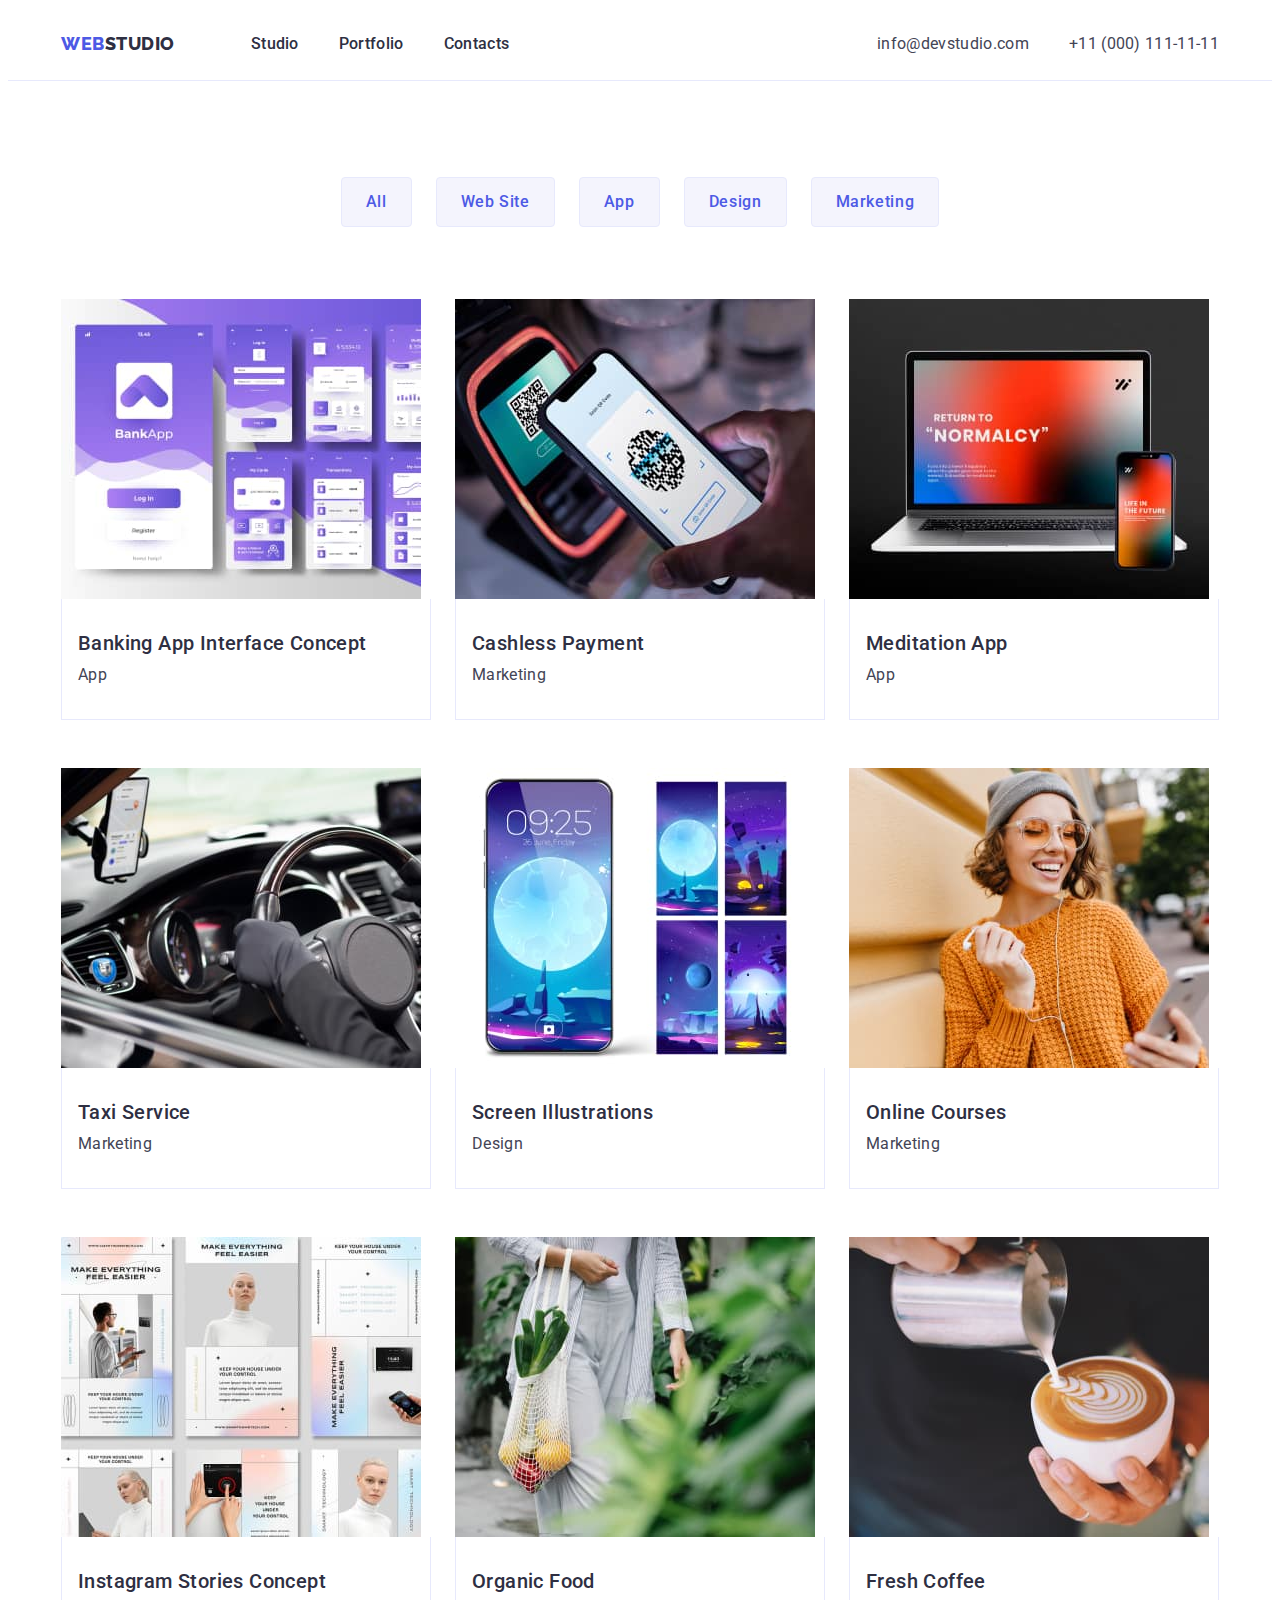
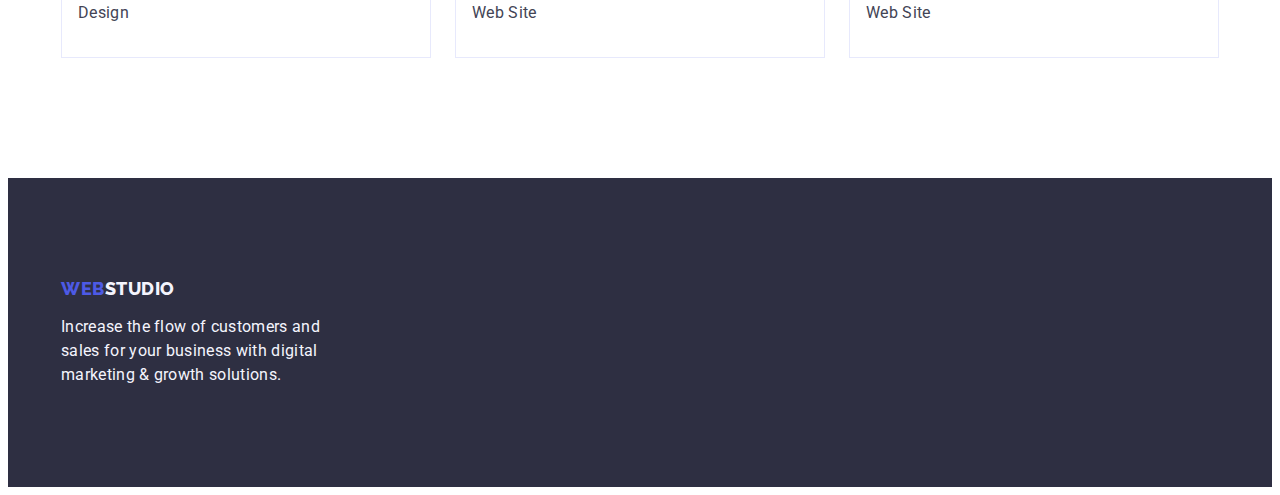
==== portfolio.html @ 59b55475 "Initial commit" ====
<!DOCTYPE html>
<html lang="en">
  <head>
    <meta charset="UTF-8" />
    <meta http-equiv="X-UA-Compatible" content="IE=edge" />
    <meta name="viewport" content="width=device-width, initial-scale=1.0" />
    <title>Portfolio</title>
    <link
      rel="stylesheet"
      href="https://cdnjs.cloudflare.com/ajax/libs/modern-normalize/1.1.0/modern-normalize.min.css"
      integrity="sha512-wpPYUAdjBVSE4KJnH1VR1HeZfpl1ub8YT/NKx4PuQ5NmX2tKuGu6U/JRp5y+Y8XG2tV+wKQpNHVUX03MfMFn9Q=="
      crossorigin="anonymous"
      referrerpolicy="no-referrer"
    />

    <!-- Font styles -->
    <link rel="preconnect" href="https://fonts.googleapis.com" />
    <link rel="preconnect" href="https://fonts.gstatic.com" crossorigin />
    <link
      href="https://fonts.googleapis.com/css2?family=Raleway:wght@800&family=Roboto:wght@400;500;700;900&display=swap"
      rel="stylesheet"
    />
    <!-- Custom styles -->
    <link rel="stylesheet" href="./css/styles.css" />
  </head>
  <body>
    <!-- Header section -->
    <header class="header-page">
      <div class="container site-nav">
        <nav class="header-nav">
          <a href="./index.html" class="header-nav-logo logo link"
            >Web<span class="logo-part">Studio</span></a
          >
          <ul class="header-nav-menu list">
            <li class="item">
              <a href="./index.html" class="link unit unit-address unit-menu">Studio</a>
            </li>
            <li class="item">
              <a href="./portfolio.html" class="link unit unit-address unit-menu">Portfolio</a>
            </li>
            <li class="item">
              <a href="" class="link unit unit-address unit-menu">Contacts</a>
            </li>
          </ul>
        </nav>
        <address class="unit-info">
          <ul class="list adr-list">
            <li class="item">
              <a href="mailto:info@devstudio.com" class="link unit unit-info-item"
                >info@devstudio.com</a
              >
            </li>
            <li class="item">
              <a href="tel:+110001111111" class="link unit unit-info-item">+11 (000) 111-11-11</a>
            </li>
          </ul>
        </address>
      </div>
    </header>

    <main>
      <!-- Main section -->
      <section class="portfolio">
        <div class="container">
          <h1 class="visually-hidden">Portfolio</h1>
          <ul class="list filter-list">
            <li><button type="button" class="filter-btn">All</button></li>
            <li><button type="button" class="filter-btn">Web Site</button></li>
            <li><button type="button" class="filter-btn">App</button></li>
            <li><button type="button" class="filter-btn">Design</button></li>
            <li><button type="button" class="filter-btn">Marketing</button></li>
          </ul>
          <ul class="list works-list">
            <li class="item">
              <a href="" class="link">
                <img src="./images/portfolio/img1.jpg" alt="Banking App" width="360" height="300" />
                <div class="works-info">
                  <h2 class="portfolio-photo-title">Banking App Interface Concept</h2>
                  <p class="portfolio-photo-type">App</p>
                </div>
              </a>
            </li>
            <li class="item">
              <a href="" class="link">
                <img
                  src="./images/portfolio/img2.jpg"
                  alt="Cashless payment"
                  width="360"
                  height="300"
                />
                <div class="works-info">
                  <h2 class="portfolio-photo-title">Cashless Payment</h2>
                  <p class="portfolio-photo-type">Marketing</p>
                </div>
              </a>
            </li>
            <li class="item">
              <a href="" class="link">
                <img
                  src="./images/portfolio/img3.jpg"
                  alt="Meditation App"
                  width="360"
                  height="300"
                />
                <div class="works-info">
                  <h2 class="portfolio-photo-title">Meditation App</h2>
                  <p class="portfolio-photo-type">App</p>
                </div>
              </a>
            </li>
            <li class="item">
              <a href="" class="link">
                <img
                  src="./images/portfolio/img4jpg.jpg"
                  alt="Taxi service"
                  width="360"
                  height="300"
                />
                <div class="works-info">
                  <h2 class="portfolio-photo-title">Taxi Service</h2>
                  <p class="portfolio-photo-type">Marketing</p>
                </div>
              </a>
            </li>
            <li class="item">
              <a href="" class="link">
                <img
                  src="./images/portfolio/img5.jpg"
                  alt="Screen Illustrations"
                  width="360"
                  height="300"
                />
                <div class="works-info">
                  <h2 class="portfolio-photo-title">Screen Illustrations</h2>
                  <p class="portfolio-photo-type">Design</p>
                </div>
              </a>
            </li>
            <li class="item">
              <a href="" class="link">
                <img
                  src="./images/portfolio/img6.jpg"
                  alt="Online Courses"
                  width="360"
                  height="300"
                />
                <div class="works-info">
                  <h2 class="portfolio-photo-title">Online Courses</h2>
                  <p class="portfolio-photo-type">Marketing</p>
                </div>
              </a>
            </li>
            <li class="item">
              <a href="" class="link">
                <img
                  src="./images/portfolio/img7.jpg"
                  alt="Instagram Stories Concept"
                  width="360"
                  height="300"
                />
                <div class="works-info">
                  <h2 class="portfolio-photo-title">Instagram Stories Concept</h2>
                  <p class="portfolio-photo-type">Design</p>
                </div>
              </a>
            </li>
            <li class="item">
              <a href="" class="link">
                <img
                  src="./images/portfolio/img8.jpg"
                  alt="Organic Food"
                  width="360"
                  height="300"
                />
                <div class="works-info">
                  <h2 class="portfolio-photo-title">Organic Food</h2>
                  <p class="portfolio-photo-type">Web Site</p>
                </div>
              </a>
            </li>
            <li class="item">
              <a href="" class="link">
                <img
                  src="./images/portfolio/img9.jpg"
                  alt="Fresh Coffee"
                  width="360"
                  height="300"
                />
                <div class="works-info">
                  <h2 class="portfolio-photo-title">Fresh Coffee</h2>
                  <p class="portfolio-photo-type">Web Site</p>
                </div>
              </a>
            </li>
          </ul>
        </div>
      </section>
    </main>
    <!-- Footer section -->
    <footer class="page-bottom">
      <div class="container">
        <a href="./index.html" class="logo-bottom link"
          >Web<span class="logo-part-bottom">Studio</span></a
        >
        <p class="footer-text">
          Increase the flow of customers and sales for your business with digital marketing & growth
          solutions.
        </p>
      </div>
    </footer>
  </body>
</html>
---- css/styles.css ----
:root {
  /* Fonts */
  --primary-font: 'Roboto', sans-serif;
  --secondary-font: 'Raleway', sans-serif;

  /* Color */
  --main-txt-cl: #434455;
  --subtitle-cl: #2e2f42;
  --logo-part-cl: #4d5ae5;
  --main-bg-cl: #fff;
  --supporting-bg-cl: #2e2f42;
  --secondary-bg-cl: #f4f4fd;
  --main-header-cl: #fff;
  --accent-txt-cl: #404bbf;
  --secondary-fon-color: #e7e9fc;
}

h1,
h2,
h3,
h4,
h5,
h6,
p {
  margin: 0;
}
ul {
  padding: 0;
  margin: 0;
  list-style: none;
}
img {
  display: block;
  max-width: 100%;
}
/* Base styles */
body {
  font-family: 'Roboto', sans-serif;
  font-weight: 400;
  font-size: 16px;
  line-height: 1.5;
  letter-spacing: 0.02em;

  color: var(--main-txt-cl);
  background-color: var(--main-bg-cl);
}

/* Background colors */
.hero {
  padding: 188px 0;
  text-align: center;
  background-color: var(--supporting-bg-cl);
}

.team {
  padding-top: 120px;
  padding-bottom: 120px;
  background-color: var(--secondary-bg-cl);
}

.page-bottom {
  padding-top: 100px;
  padding-bottom: 100px;
  background-color: var(--supporting-bg-cl);
  color: var(--secondary-bg-cl);
}

/* Logo */
.logo {
  display: inline-block;
  text-transform: uppercase;
  font-family: var(--secondary-font);
  font-weight: 800;
  font-size: 18px;
  line-height: 1.17;
  align-items: center;
  letter-spacing: 0.03em;
  color: var(--logo-part-cl);
}

.logo-bottom {
  display: inline-block;
  text-transform: uppercase;
  font-family: var(--secondary-font);
  font-weight: 800;
  font-size: 18px;
  line-height: 1.17;
  align-items: center;
  letter-spacing: 0.03em;
  color: var(--logo-part-cl);
  margin-bottom: 16px;
}
.logo-part {
  color: var(--subtitle-cl);
}

.logo-part-bottom {
  display: inline-block;

  text-transform: uppercase;
  font-family: 'Raleway', sans-serif;
  font-weight: 800;
  font-size: 18px;
  line-height: 1.17;
  letter-spacing: 0.03em;
  color: var(--secondary-bg-cl);
}

/* Menu */
.unit-menu {
  font-weight: 500;
  line-height: 1.5;
  color: var(--subtitle-cl);
  text-decoration: none;
  font-style: normal;
  padding-top: 24px;
  padding-bottom: 24px;
}

.unit-info {
  font-style: normal;
  text-decoration: none;
  color: inherit;
}

.unit-info-item {
  font-style: normal;
  text-decoration: none;
  color: inherit;
}

.unit-info-item:hover,
.unit-info-item:focus,
.unit-menu:hover,
.unit-menu:focus {
  color: var(--accent-txt-cl);
}

/* Benefits */
.benefit-unit {
  width: 264px;
  font-size: 16px;
}

/* Buttons */
.main-btn {
  display: block;
  margin: 0 auto;

  font-family: 'Roboto', sans-serif;
  font-style: normal;
  font-weight: 500;
  font-size: 16px;
  line-height: 1.5;
  letter-spacing: 0.04em;

  background-color: var(--logo-part-cl);
  color: var(--main-bg-cl);

  min-width: 169px;
  height: 56px;
  border: none;
  border-radius: 4px;
  cursor: pointer;
}

.main-btn:hover,
.main-btn:focus {
  background-color: var(--accent-txt-cl);
}

.filter-btn {
  padding: 12px 24px;
  font-family: inherit;
  cursor: pointer;
  background-color: var(--secondary-bg-cl);
  font-weight: 500;
  font-size: 16px;
  line-height: 1.5;
  align-items: center;
  text-align: center;
  letter-spacing: 0.04em;
  color: var(--logo-part-cl);
  border: 1px solid var(--secondary-fon-color);
  border-radius: 4px;
}

.filter-btn:hover,
.filter-btn:focus,
.filter-btn:active {
  border: 1px solid transparent;
  background-color: var(--accent-txt-cl);
  color: var(--main-bg-cl);
}

.list {
  list-style: none;
  padding: 0;
  margin: 0;
}

/* Main content */

.main-header {
  max-width: 496px;
  margin: 0 auto 48px;
  font-weight: 700;
  font-size: 56px;
  line-height: 1.07;
  text-align: center;
  letter-spacing: 0.02em;
  color: var(--main-header-cl);
}

.subtitle {
  margin-bottom: 72px;
  font-weight: 700;
  font-size: 36px;
  line-height: 1.11;
  text-align: center;
  letter-spacing: 0.02em;
  text-transform: capitalize;
  color: var(--subtitle-cl);
}
.benefits-title {
  margin-bottom: 8px;
  font-weight: 500;
  font-size: 20px;
  line-height: 1.2;
  letter-spacing: 0.02em;
  color: var(--subtitle-cl);
}

/* Team */

.photo-name {
  margin-bottom: 8px;
  font-weight: 500;
  font-size: 20px;
  line-height: 1.2;
  text-align: center;
  letter-spacing: 0.02em;
  color: var(--subtitle-cl);
}

.photo-desc-team {
  text-align: center;
}

/* Footer */
.footer-text {
  width: 264px;
  color: #f4f4fd;
  font-size: 16px;
  line-height: 1.5;
  letter-spacing: 0.02em;
}

/* Portfolio */
.portfolio-photo-title {
  color: #2e2f42;
  font-weight: 500;
  font-size: 20px;
  line-height: 1.2;
  letter-spacing: 0.02em;
  margin-bottom: 8px;
}
.portfolio-photo-type {
  font-size: 16px;
  line-height: 1.5;
  letter-spacing: 0.02em;
  color: var(--main-txt-cl);
}

.link {
  text-decoration: none;
}

.container {
  max-width: 1158px;
  padding: 0 15px;
  margin: 0 auto;
}

.header-nav-logo {
  display: block;
  margin-right: 76px;
}

.header-page {
  border-bottom: 1px solid var(--secondary-fon-color);
}

.site-nav {
  display: flex;
  justify-content: space-between;
}

.header-nav {
  display: flex;
  align-items: center;
  margin-right: 332px;
}

.header-nav-menu {
  display: flex;
}

.header-nav-menu .item:not(:last-child) {
  margin-right: 40px;
}
.header-nav-menu.link {
  font-weight: 500;
}
.adr-list {
  display: flex;
}

.adr-list .link {
  display: block;
  padding-top: 24px;
  padding-bottom: 24px;
}

.benefits {
  padding: 120px 0;
}

.benefits-list {
  display: flex;
  /* gap: 24px; */
}

.benefits-list .item:not(:last-child) {
  margin-right: 24px;
}

.benefits-list .item {
  width: calc((100% -72px) / 4);
}

.about {
  padding-bottom: 120px;
}

.about-list {
  display: flex;
  gap: 24px;
}

.about-list .item {
  width: calc((100% - 48px) / 3);
}

.team-list {
  display: flex;
  gap: 24px;
}

.team-list .item {
  width: calc((100% - 72px) / 4);
  background-color: var(--main-bg-cl);

  box-shadow: 0px 1px 6px rgba(46, 47, 66, 0.08), 0px 1px 1px rgba(46, 47, 66, 0.16),
    0px 2px 1px rgba(46, 47, 66, 0.08);
  border-radius: 0px 0px 4px 4px;
}

.team-card {
  padding: 32px 16px;

  font-weight: 400;
  font-size: 16px;
  line-height: 1.2;
  letter-spacing: 0.02em;
  text-align: center;

  color: var(--primary-text-color);
}

.logo-footer {
  display: inline-block;
  margin-bottom: 16px;
  text-transform: uppercase;
  font-family: 'Raleway', sans-serif;
  font-weight: 800;
  font-size: 18px;
  line-height: 1.17;
  letter-spacing: 0.03em;
  color: var(--logo-part-cl);
}

.portfolio {
  padding-top: 96px;
  padding-bottom: 120px;

  background-color: var(--main-bg-cl);
}

.filter-list {
  display: flex;
  justify-content: center;
  gap: 24px;
  margin-bottom: 72px;
}

.works-list {
  display: flex;
  flex-wrap: wrap;
  column-gap: 24px;
  row-gap: 48px;
}

.works-list > .item {
  width: calc((100% - 48px) / 3);
}

.works-info {
  padding: 32px 16px;

  border: 1px solid var(--secondary-fon-color);
  border-top: none;

  background-color: var(--main-header-cl);
}

.adr-list .item:not(:last-child) {
  margin-right: 40px;
}

.visually-hidden {
  position: absolute;
  white-space: nowrap;
  width: 1px;
  height: 1px;
  overflow: hidden;
  border: 0;
  padding: 0;
  clip: rect(0 0 0 0);
  clip-path: inset(50%);
  margin: -1px;
}
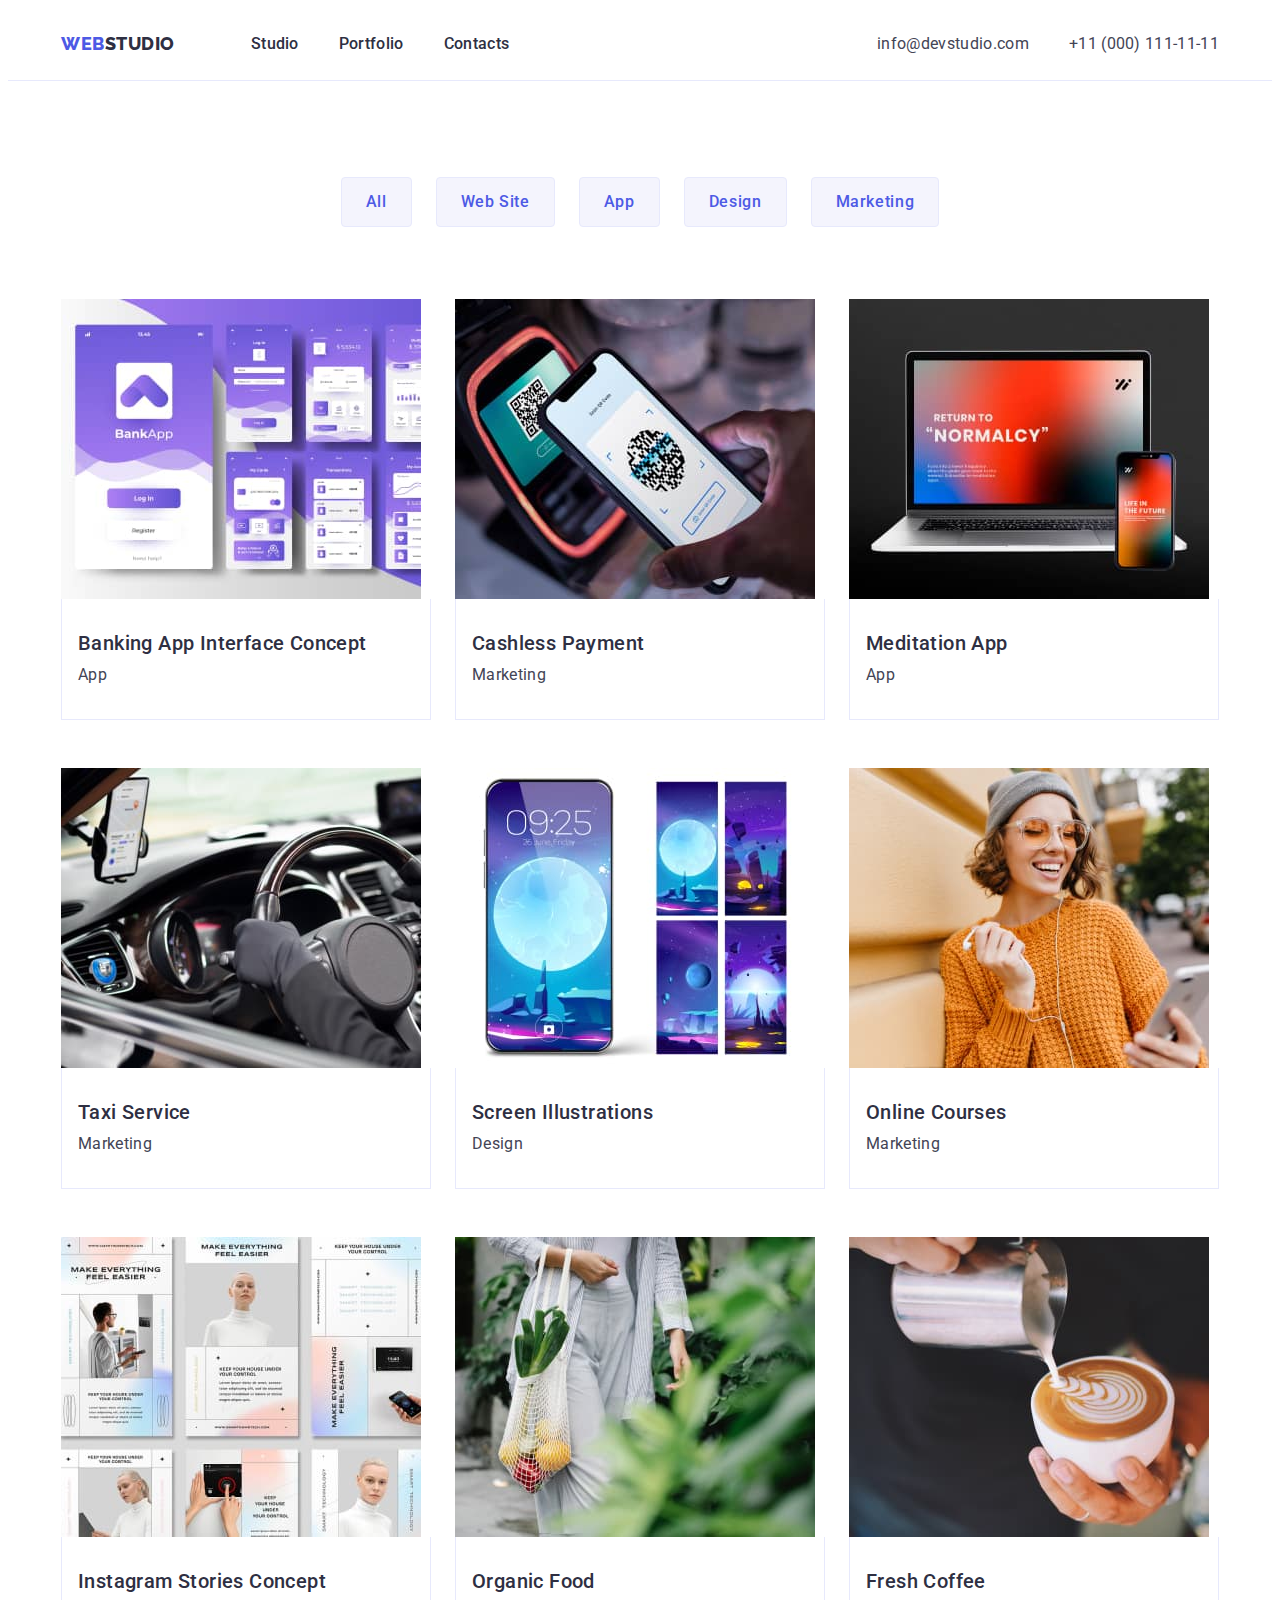
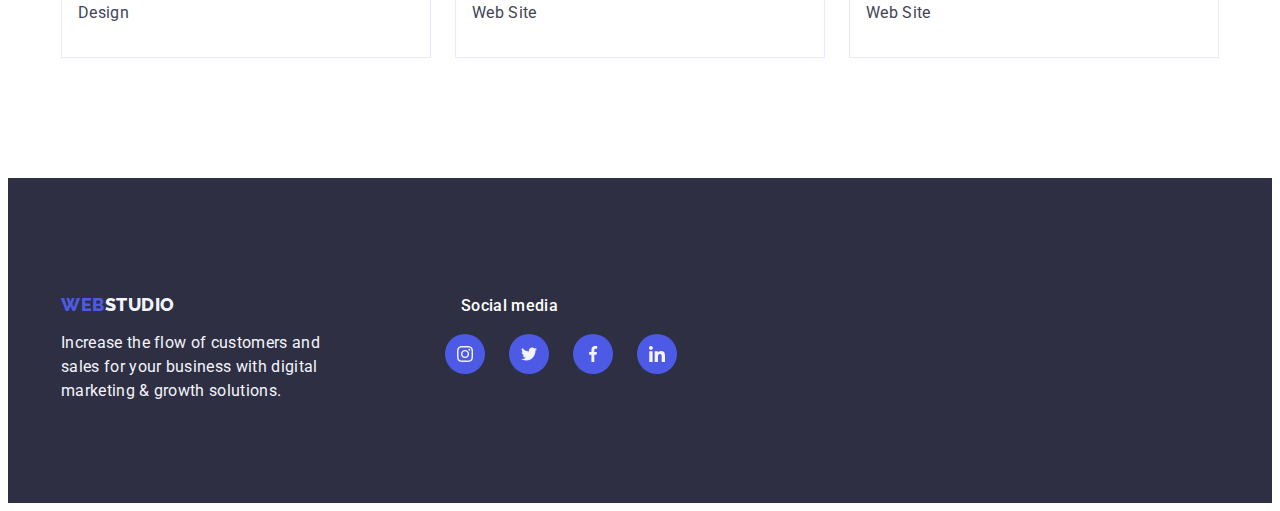
==== commit 8410c394: "update10" ====
--- a/portfolio.html
+++ b/portfolio.html
@@ -198,14 +198,73 @@
     </main>
     <!-- Footer section -->
     <footer class="page-bottom">
-      <div class="container">
-        <a href="./index.html" class="logo-bottom link"
-          >Web<span class="logo-part-bottom">Studio</span></a
-        >
-        <p class="footer-text">
-          Increase the flow of customers and sales for your business with digital marketing & growth
-          solutions.
-        </p>
+      <div class="footer-container container">
+        <div class="footer-info">
+          <a href="./index.html" class="logo-bottom link"
+            >Web<span class="logo-part-bottom">Studio</span></a
+          >
+          <p class="footer-text">
+            Increase the flow of customers and sales for your business with digital marketing &
+            growth solutions.
+          </p>
+        </div>
+        <div>
+          <h3 class="footer-social">Social media </h3>
+          <ul class="social-list">
+            <li class="socials-item">
+              <a
+                class="socials-link link"
+                href="https://www.instagram.com/"
+                target="_blank"
+                rel="noopener noreferrer"
+                aria-label="Instagram"
+              >
+                <svg class="team-social-icon" wight="16" height="16">
+                  <use href="./images/icons.svg#instagram"></use>
+                </svg>
+              </a>
+            </li>
+            <li class="socials-item">
+              <a
+                class="socials-link link"
+                href="https://twitter.com/"
+                target="_blank"
+                rel="noopener noreferrer"
+                aria-label="Twitter"
+              >
+                <svg class="team-social-icon" wight="16" height="16">
+                  <use href="./images/icons.svg#twitter"></use>
+                </svg>
+              </a>
+            </li>
+            <li class="socials-item">
+              <a
+                class="socials-link link"
+                href="https://www.facebook.com/"
+                target="_blank"
+                rel="noopener noreferrer"
+                aria-label="Facebook"
+              >
+                <svg class="team-social-icon" wight="16" height="16">
+                  <use href="./images/icons.svg#facebook"></use>
+                </svg>
+              </a>
+            </li>
+            <li class="socials-item">
+              <a
+                class="socials-link link"
+                href="https://www.linkedin.com/"
+                target="_blank"
+                rel="noopener noreferrer"
+                aria-label="Linkedin"
+              >
+                <svg class="team-social-icon" wight="16" height="16">
+                  <use href="./images/icons.svg#linkedin"></use>
+                </svg>
+              </a>
+            </li>
+          </ul>
+        </div>
       </div>
     </footer>
   </body>
--- a/css/styles.css
+++ b/css/styles.css
@@ -13,6 +13,8 @@
   --main-header-cl: #fff;
   --accent-txt-cl: #404bbf;
   --secondary-fon-color: #e7e9fc;
+  --secondary-icon-color: #31d0aa;
+  --gray-icon: #8e8f99;
 }
 
 h1,
@@ -47,9 +49,17 @@
 
 /* Background colors */
 .hero {
+  max-width: 1440px;
+  margin: auto;
+  margin-right: auto;
   padding: 188px 0;
   text-align: center;
   background-color: var(--supporting-bg-cl);
+  background-image: linear-gradient(to right, rgba(46, 47, 66, 0.7), rgba(46, 47, 66, 0.7)),
+    url(../images/hero/peopleoffice.jpg);
+  background-repeat: no-repeat;
+  background-position: center;
+  background-size: cover;
 }
 
 .team {
@@ -167,6 +177,7 @@
 .main-btn:hover,
 .main-btn:focus {
   background-color: var(--accent-txt-cl);
+  box-shadow: 0px 4px 4px rgba(0, 0, 0, 0.15);
 }
 
 .filter-btn {
@@ -191,6 +202,8 @@
   border: 1px solid transparent;
   background-color: var(--accent-txt-cl);
   color: var(--main-bg-cl);
+  box-shadow: 0px 3px 1px rgba(0, 0, 0, 0.1), 0px 2px 1px rgba(0, 0, 0, 0.08),
+    0px 2px 2px rgba(0, 0, 0, 0.12);
 }
 
 .list {
@@ -245,6 +258,7 @@
 
 .photo-desc-team {
   text-align: center;
+  margin-bottom: 8px;
 }
 
 /* Footer */
@@ -357,8 +371,8 @@
   gap: 24px;
 }
 
-.team-list .item {
-  width: calc((100% - 72px) / 4);
+.team-item {
+  width: 264px;
   background-color: var(--main-bg-cl);
 
   box-shadow: 0px 1px 6px rgba(46, 47, 66, 0.08), 0px 1px 1px rgba(46, 47, 66, 0.16),
@@ -367,8 +381,8 @@
 }
 
 .team-card {
-  padding: 32px 16px;
-
+  padding-top: 32px;
+  padding-bottom: 32px;
   font-weight: 400;
   font-size: 16px;
   line-height: 1.2;
@@ -440,3 +454,102 @@
   clip-path: inset(50%);
   margin: -1px;
 }
+
+.works-list .item:hover,
+.works-list .item:focus {
+  box-shadow: 0px 1px 6px rgba(46, 47, 66, 0.08), 0px 1px 1px rgba(46, 47, 66, 0.16),
+    0px 2px 1px rgba(46, 47, 66, 0.08);
+}
+
+.features-box {
+  display: flex;
+  align-items: center;
+  justify-content: center;
+  width: 100%;
+  height: 120px;
+  background-color: var(--secondary-bg-cl);
+  margin-bottom: 30px;
+}
+
+.socials-item {
+  width: 40px;
+  height: 40px;
+}
+
+.socials-link {
+  display: flex;
+  align-items: center;
+  justify-content: center;
+  width: 100%;
+  height: 100%;
+  border-radius: 50%;
+  background-color: var(--logo-part-cl);
+}
+
+.socials-link:hover,
+.socials-link:focus {
+  background-color: var(--secondary-icon-color);
+}
+
+.team-social-icon {
+  fill: var(--secondary-bg-cl);
+}
+
+.social-list {
+  display: flex;
+  gap: 24px;
+  justify-content: center;
+}
+
+.footer-social {
+  font-weight: 500;
+  font-size: 16px;
+  line-height: 24px;
+  letter-spacing: 0.02em;
+  color: var(--main-bg-cl);
+  padding: 16px;
+}
+
+.footer-container {
+  display: flex;
+  gap: 120px;
+  align-items: baseline;
+}
+
+.footer-info {
+}
+
+.customers-section {
+  padding-top: 120px;
+  padding-bottom: 120px;
+}
+
+.customers-item-link {
+  fill: var(--gray-icon);
+}
+
+.customers-list {
+  display: flex;
+  gap: 24px;
+}
+
+.customers-item {
+  width: 168px;
+  height: 88px;
+  display: flex;
+  align-items: center;
+  justify-content: center;
+  border-style: solid;
+  border: 1px solid var(--gray-icon);
+  border-radius: 4px;
+}
+
+.customers-item:hover,
+.customers-item:focus {
+  border: 1px solid var(--accent-txt-cl);
+}
+
+.customers-item-link:hover,
+.customers-item-link:focus {
+  fill: var(--accent-txt-cl);
+}
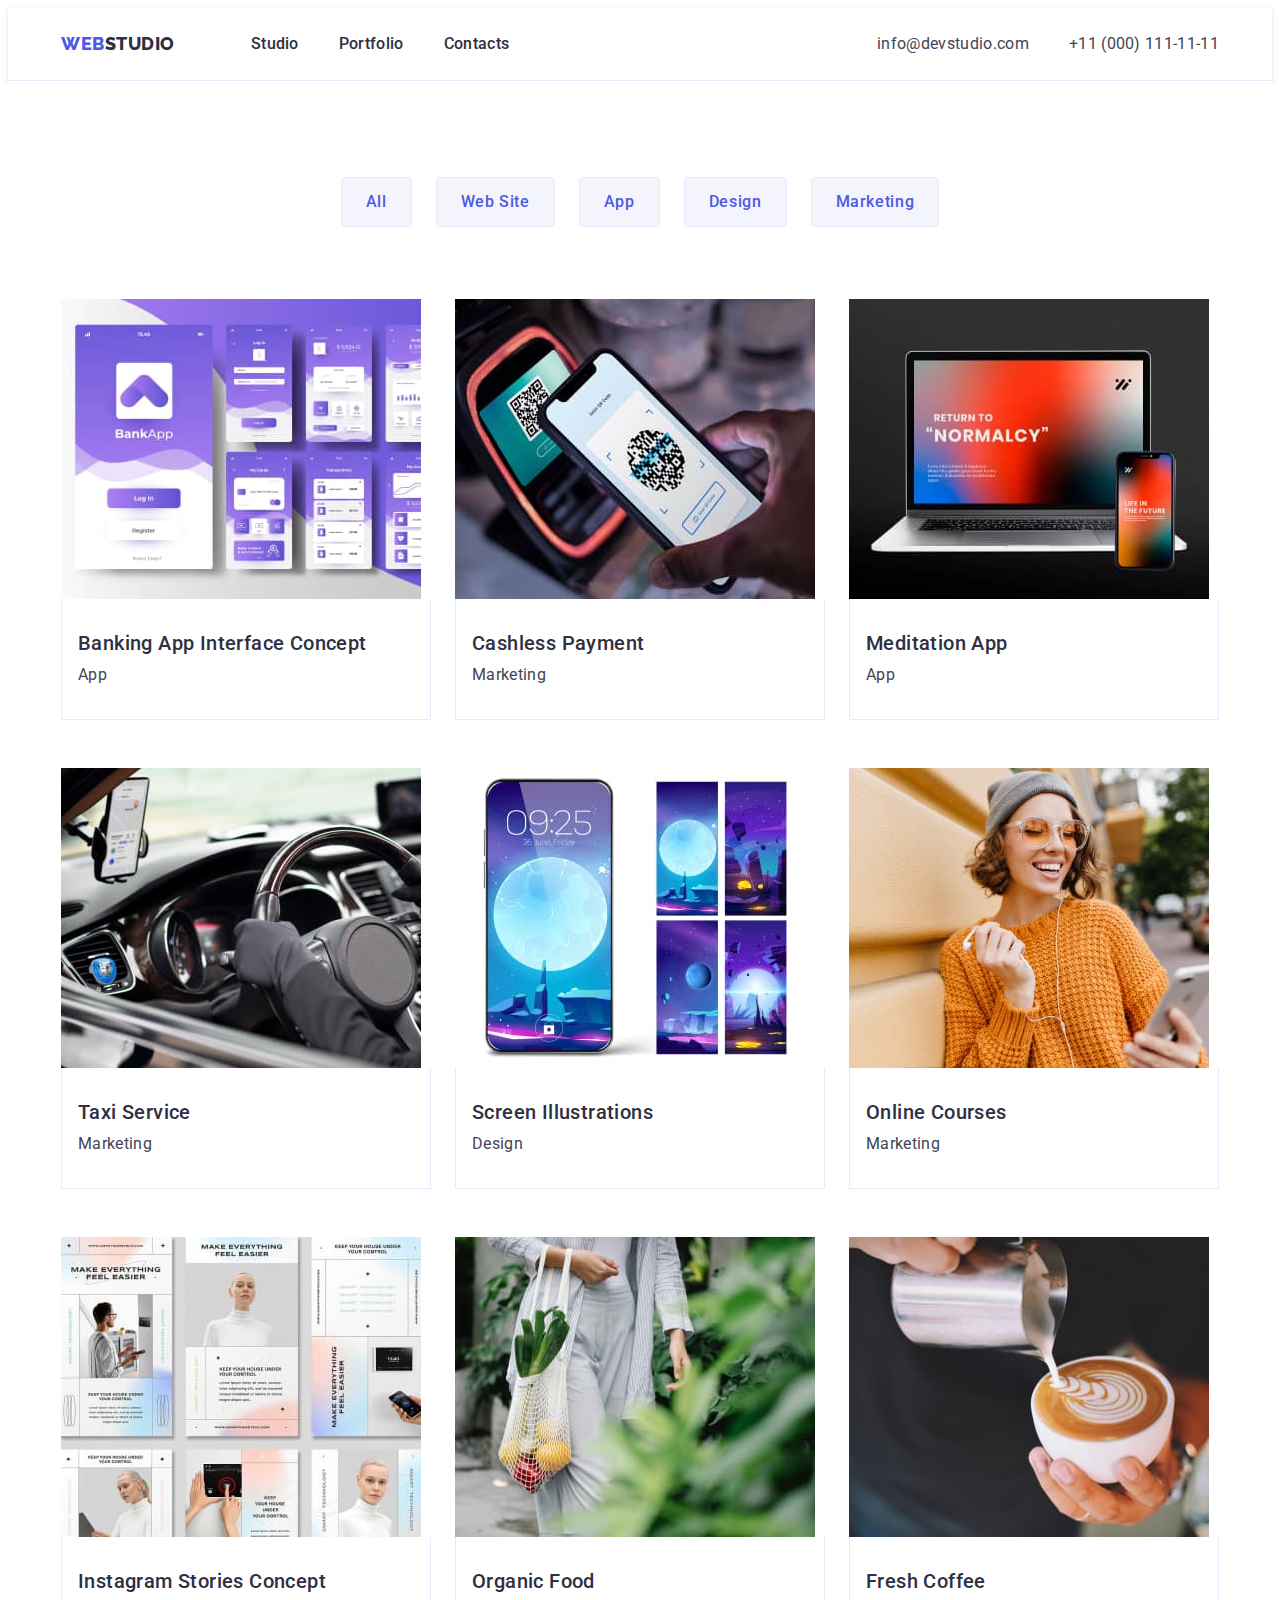
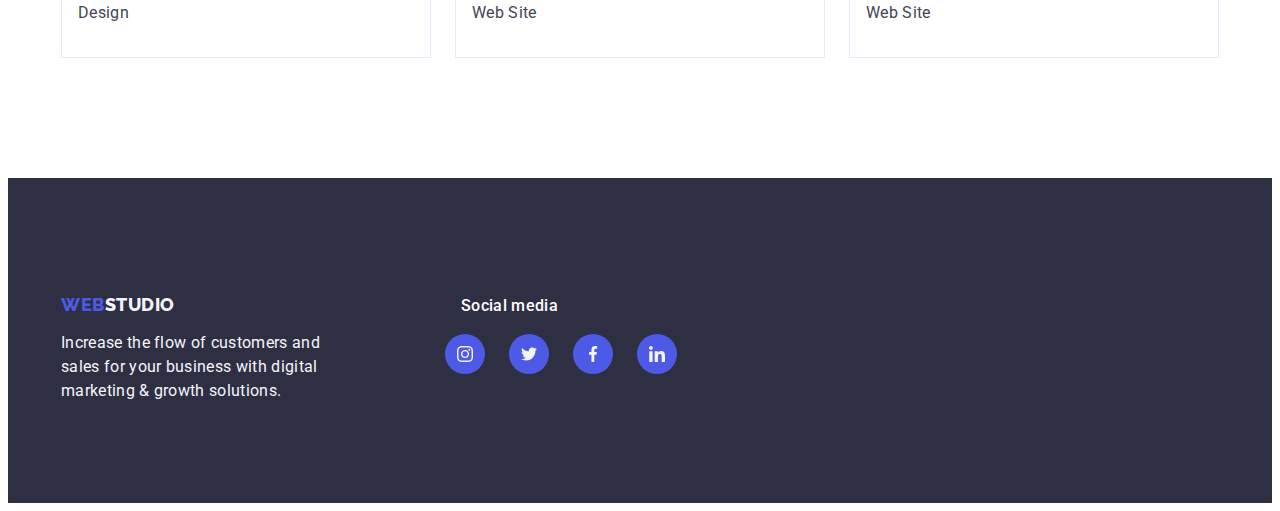
==== commit 91cad7a7: "update11" ====
--- a/portfolio.html
+++ b/portfolio.html
@@ -209,7 +209,7 @@
           </p>
         </div>
         <div>
-          <h3 class="footer-social">Social media </h3>
+          <p class="footer-social">Social media </p>
           <ul class="social-list">
             <li class="socials-item">
               <a
@@ -219,7 +219,7 @@
                 rel="noopener noreferrer"
                 aria-label="Instagram"
               >
-                <svg class="team-social-icon" wight="16" height="16">
+                <svg class="team-social-icon" width="16" height="16">
                   <use href="./images/icons.svg#instagram"></use>
                 </svg>
               </a>
@@ -232,7 +232,7 @@
                 rel="noopener noreferrer"
                 aria-label="Twitter"
               >
-                <svg class="team-social-icon" wight="16" height="16">
+                <svg class="team-social-icon" width="16" height="16">
                   <use href="./images/icons.svg#twitter"></use>
                 </svg>
               </a>
@@ -245,7 +245,7 @@
                 rel="noopener noreferrer"
                 aria-label="Facebook"
               >
-                <svg class="team-social-icon" wight="16" height="16">
+                <svg class="team-social-icon" width="16" height="16">
                   <use href="./images/icons.svg#facebook"></use>
                 </svg>
               </a>
@@ -258,7 +258,7 @@
                 rel="noopener noreferrer"
                 aria-label="Linkedin"
               >
-                <svg class="team-social-icon" wight="16" height="16">
+                <svg class="team-social-icon" width="16" height="16">
                   <use href="./images/icons.svg#linkedin"></use>
                 </svg>
               </a>
--- a/css/styles.css
+++ b/css/styles.css
@@ -303,6 +303,8 @@
 
 .header-page {
   border-bottom: 1px solid var(--secondary-fon-color);
+  box-shadow: 0px 2px 1px rgba(46, 47, 66, 0.08), 0px 1px 1px rgba(46, 47, 66, 0.16),
+    0px 1px 6px rgba(46, 47, 66, 0.08);
 }
 
 .site-nav {
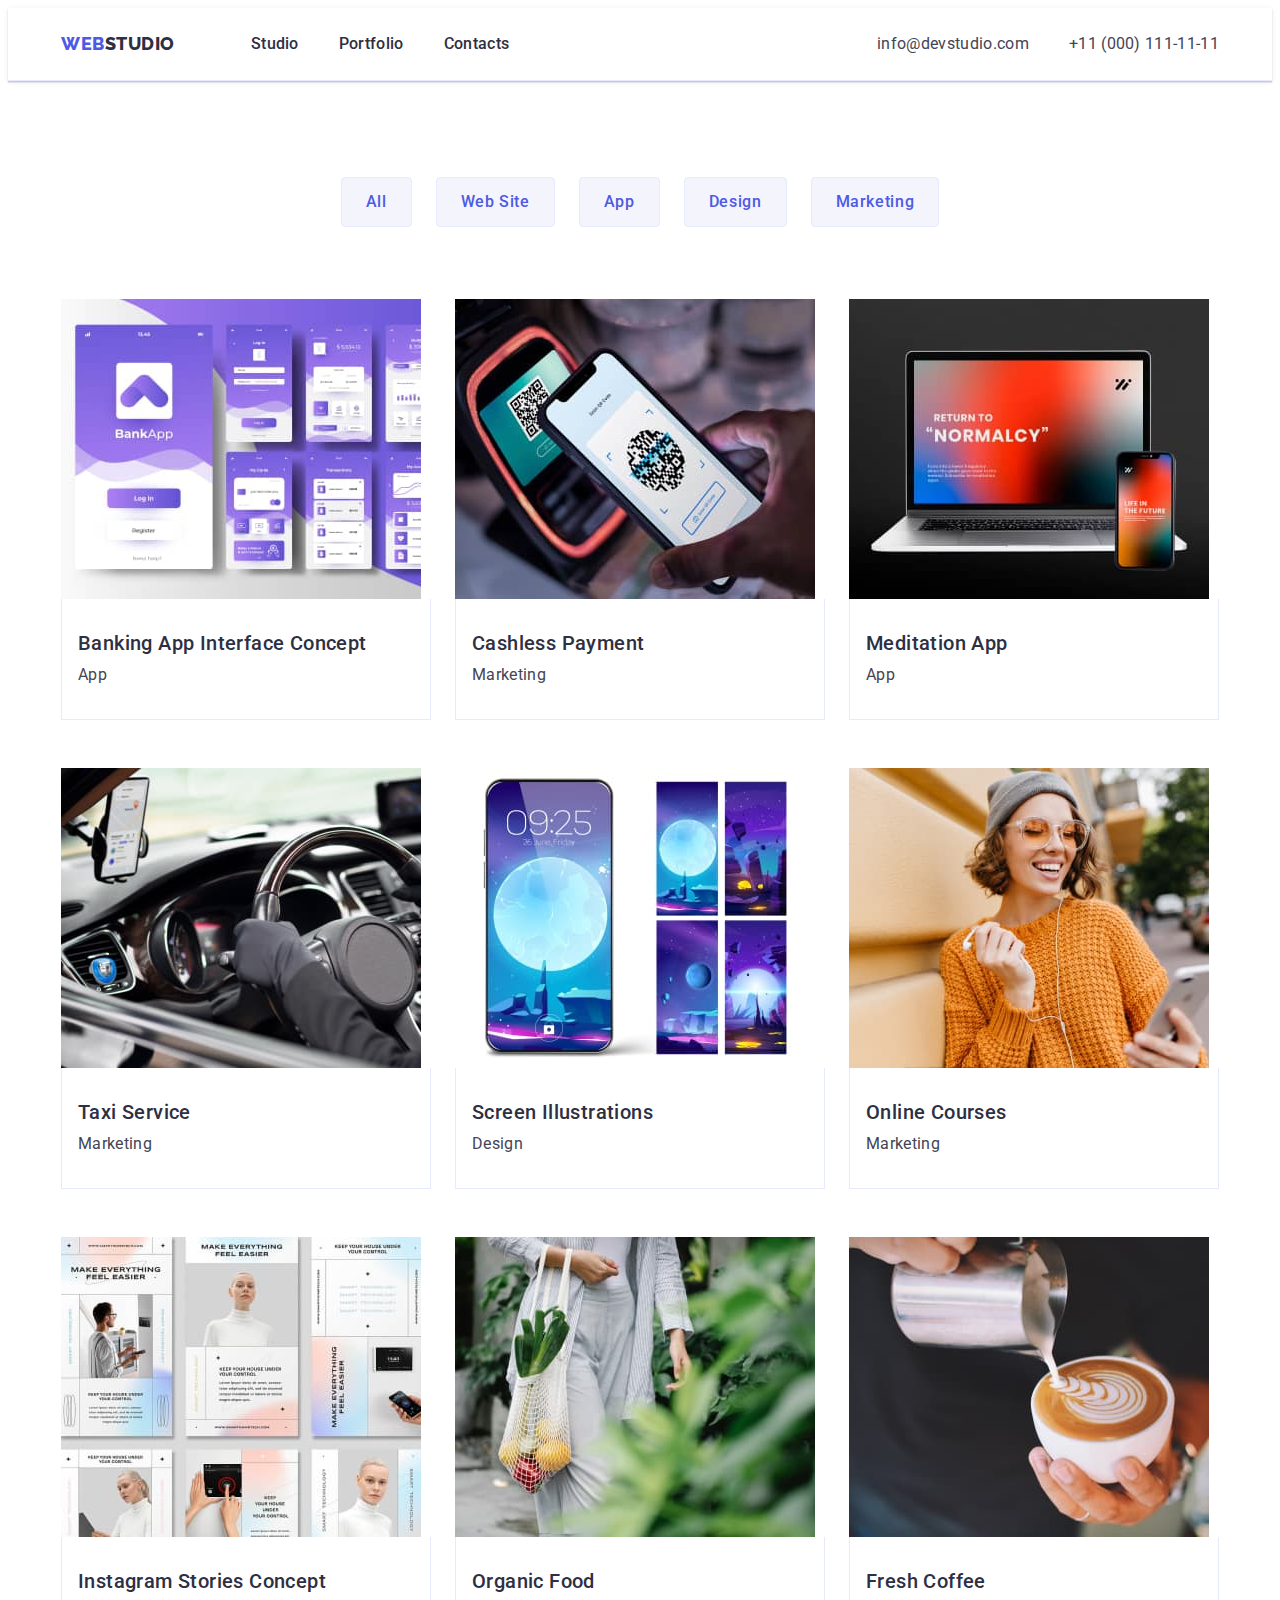
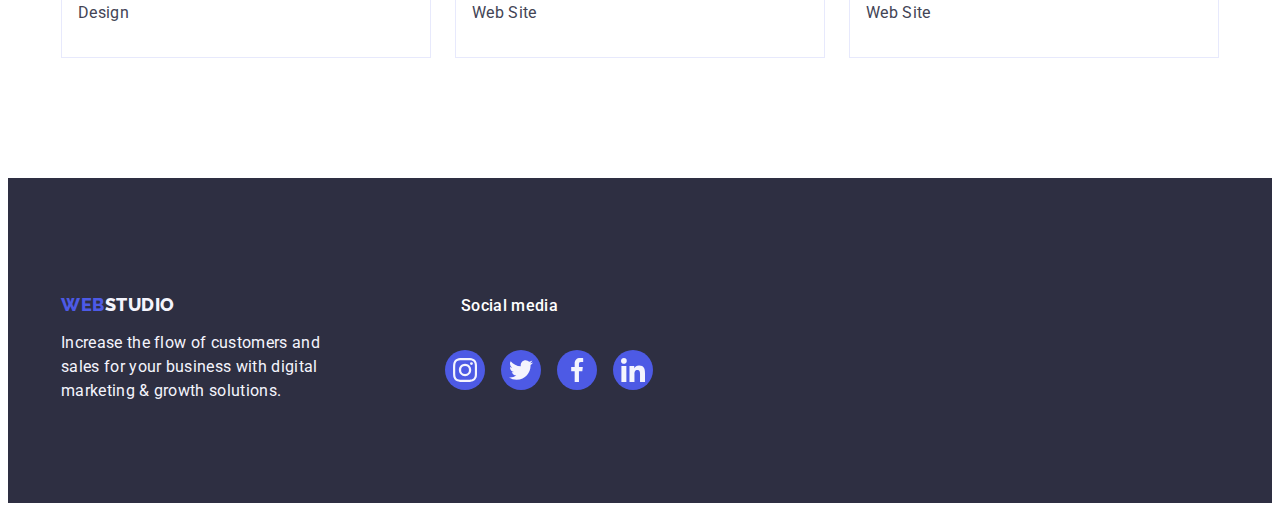
==== commit 560f34de: "update13" ====
--- a/portfolio.html
+++ b/portfolio.html
@@ -209,56 +209,56 @@
           </p>
         </div>
         <div>
-          <p class="footer-social">Social media </p>
-          <ul class="social-list">
-            <li class="socials-item">
-              <a
-                class="socials-link link"
+          <p class="footer-social">Social media</p>
+          <ul class="footer-social-list">
+            <li class="socials-item">
+              <a
+                class="socials-link link footer-socials-link"
                 href="https://www.instagram.com/"
                 target="_blank"
                 rel="noopener noreferrer"
                 aria-label="Instagram"
               >
-                <svg class="team-social-icon" width="16" height="16">
+                <svg class="team-social-icon" width="24" height="24">
                   <use href="./images/icons.svg#instagram"></use>
                 </svg>
               </a>
             </li>
             <li class="socials-item">
               <a
-                class="socials-link link"
+                class="socials-link link footer-socials-link"
                 href="https://twitter.com/"
                 target="_blank"
                 rel="noopener noreferrer"
                 aria-label="Twitter"
               >
-                <svg class="team-social-icon" width="16" height="16">
+                <svg class="team-social-icon" width="24" height="24">
                   <use href="./images/icons.svg#twitter"></use>
                 </svg>
               </a>
             </li>
             <li class="socials-item">
               <a
-                class="socials-link link"
+                class="socials-link link footer-socials-link"
                 href="https://www.facebook.com/"
                 target="_blank"
                 rel="noopener noreferrer"
                 aria-label="Facebook"
               >
-                <svg class="team-social-icon" width="16" height="16">
+                <svg class="team-social-icon" width="24" height="24">
                   <use href="./images/icons.svg#facebook"></use>
                 </svg>
               </a>
             </li>
             <li class="socials-item">
               <a
-                class="socials-link link"
+                class="socials-link link footer-socials-link"
                 href="https://www.linkedin.com/"
                 target="_blank"
                 rel="noopener noreferrer"
                 aria-label="Linkedin"
               >
-                <svg class="team-social-icon" width="16" height="16">
+                <svg class="team-social-icon" width="24" height="24">
                   <use href="./images/icons.svg#linkedin"></use>
                 </svg>
               </a>
--- a/css/styles.css
+++ b/css/styles.css
@@ -55,7 +55,7 @@
   padding: 188px 0;
   text-align: center;
   background-color: var(--supporting-bg-cl);
-  background-image: linear-gradient(to right, rgba(46, 47, 66, 0.7), rgba(46, 47, 66, 0.7)),
+  background-image: linear-gradient(rgba(46, 47, 66, 0.7), rgba(46, 47, 66, 0.7)),
     url(../images/hero/peopleoffice.jpg);
   background-repeat: no-repeat;
   background-position: center;
@@ -409,8 +409,6 @@
 .portfolio {
   padding-top: 96px;
   padding-bottom: 120px;
-
-  background-color: var(--main-bg-cl);
 }
 
 .filter-list {
@@ -468,9 +466,10 @@
   align-items: center;
   justify-content: center;
   width: 100%;
-  height: 120px;
+  height: 112px;
   background-color: var(--secondary-bg-cl);
-  margin-bottom: 30px;
+  margin-bottom: 8px;
+  border-radius: 4px;
 }
 
 .socials-item {
@@ -490,7 +489,7 @@
 
 .socials-link:hover,
 .socials-link:focus {
-  background-color: var(--secondary-icon-color);
+  background-color: var(--accent-txt-cl);
 }
 
 .team-social-icon {
@@ -510,15 +509,16 @@
   letter-spacing: 0.02em;
   color: var(--main-bg-cl);
   padding: 16px;
+  margin-bottom: 16px;
 }
 
 .footer-container {
   display: flex;
-  gap: 120px;
   align-items: baseline;
 }
 
 .footer-info {
+  margin-right: 120px;
 }
 
 .customers-section {
@@ -526,32 +526,67 @@
   padding-bottom: 120px;
 }
 
-.customers-item-link {
-  fill: var(--gray-icon);
+.customers-item-icon {
+  fill: currentColor;
+}
+
+.customers-item-icon:hover,
+.customers-item-icon:focus {
+  fill: currentColor;
 }
 
 .customers-list {
   display: flex;
+  justify-content: center;
   gap: 24px;
 }
 
 .customers-item {
   width: 168px;
   height: 88px;
-  display: flex;
-  align-items: center;
-  justify-content: center;
+}
+
+.customers-item-link {
+  display: flex;
+  align-items: center;
+  justify-content: center;
+  width: 100%;
+  height: 100%;
   border-style: solid;
-  border: 1px solid var(--gray-icon);
+  border-width: 1px;
+  border-color: var(--gray-icon);
   border-radius: 4px;
-}
-
-.customers-item:hover,
-.customers-item:focus {
-  border: 1px solid var(--accent-txt-cl);
+  color: var(--gray-icon);
 }
 
 .customers-item-link:hover,
 .customers-item-link:focus {
-  fill: var(--accent-txt-cl);
-}
+  border-color: var(--accent-txt-cl);
+  color: var(--accent-txt-cl);
+}
+
+.footer-socials-link {
+  background-color: var(--logo-part-cl);
+}
+
+.footer-socials-link:hover,
+.footer-socials-link:focus {
+  background-color: var(--secondary-icon-color);
+}
+
+.customers-subtitle {
+  line-height: 1.1;
+  margin-bottom: 72px;
+  font-weight: 700;
+  font-size: 36px;
+  text-align: center;
+  letter-spacing: 0.02em;
+  text-transform: capitalize;
+  color: var(--subtitle-cl);
+}
+
+.footer-social-list {
+  display: flex;
+  gap: 16px;
+  justify-content: center;
+}
